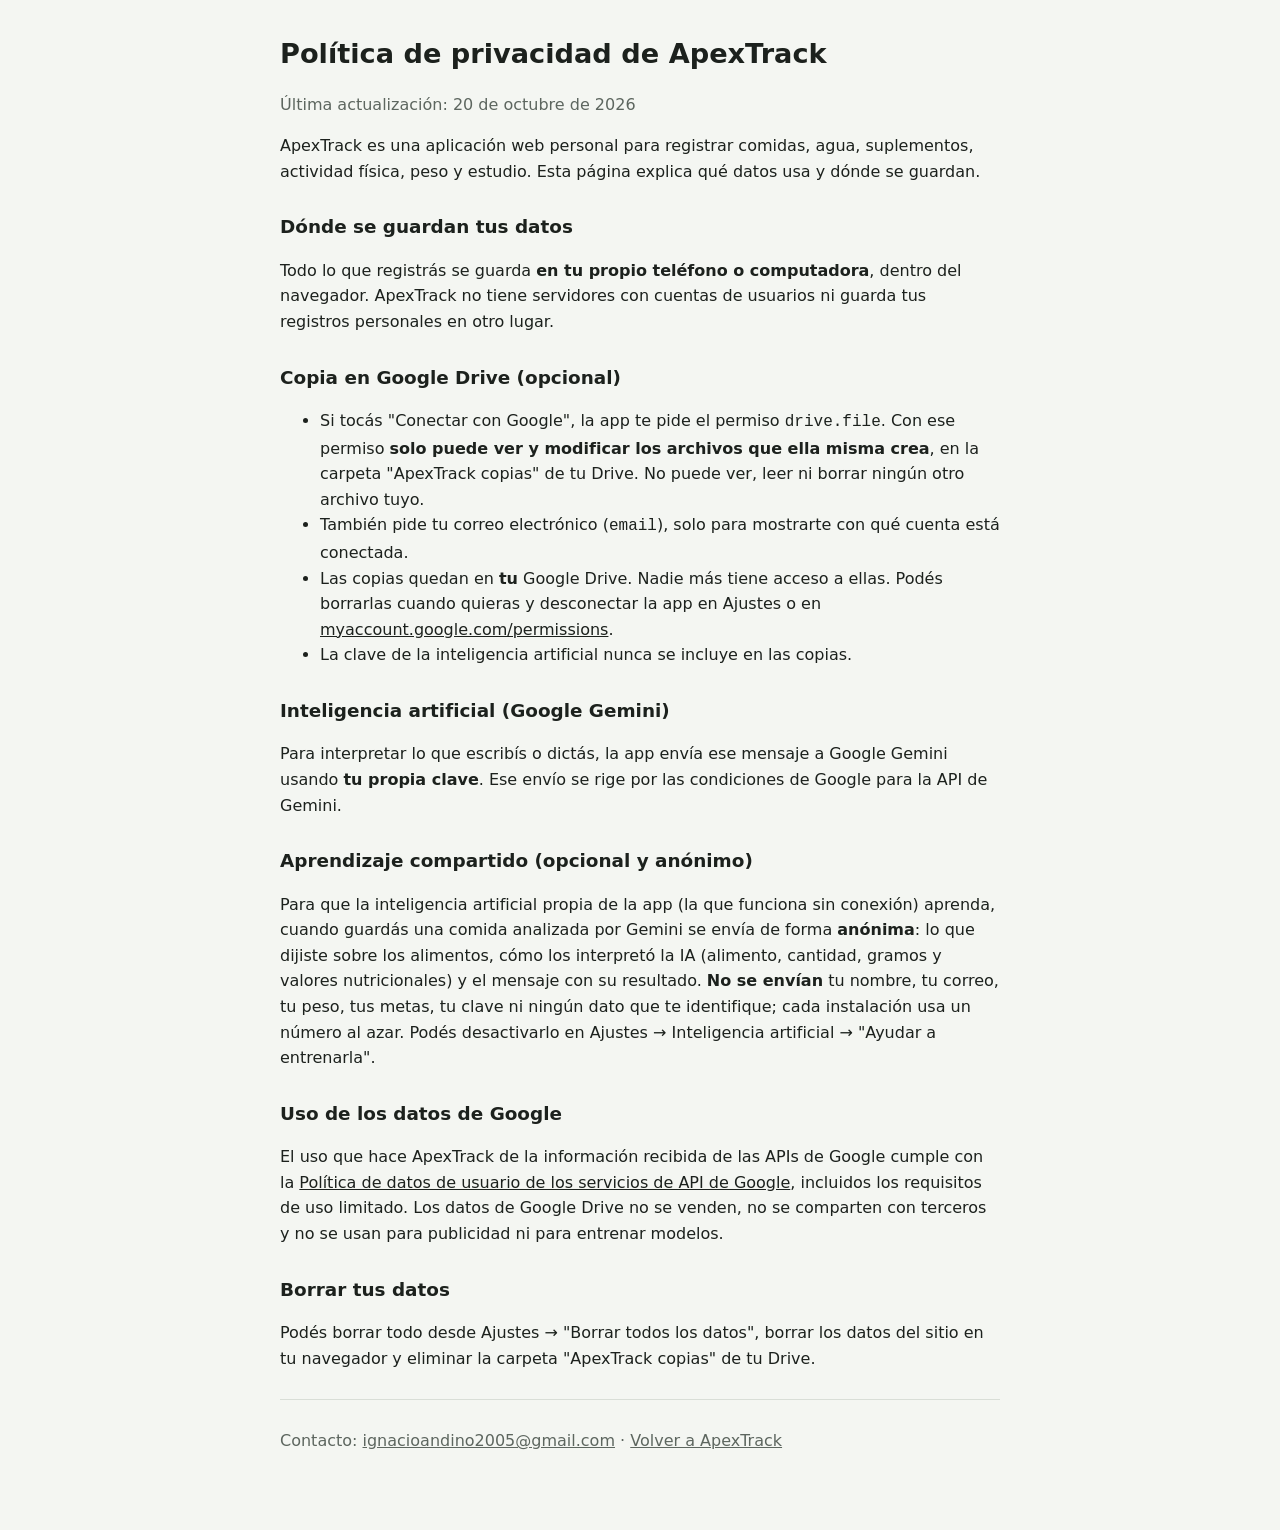
==== privacidad.html @ 41943b9b "Agrega la política de privacidad (requerida por Google para publicar el inicio de sesión) Co-Authore" ====
<!doctype html>
<html lang="es-AR">
<head>
<meta charset="utf-8">
<meta name="viewport" content="width=device-width, initial-scale=1">
<title>ApexTrack · Política de privacidad</title>
<style>
  :root { color-scheme: light dark; --bg: #f4f6f2; --ink: #1c211d; --muted: #5d665f; --line: #d9ded7; }
  @media (prefers-color-scheme: dark) { :root { --bg: #141815; --ink: #e8ece6; --muted: #a3ada5; --line: #2b322d; } }
  body { margin: 0; background: var(--bg); color: var(--ink); font: 16px/1.6 system-ui, -apple-system, "Segoe UI", Roboto, sans-serif; }
  main { max-width: 720px; margin: 0 auto; padding: 32px 16px 64px; }
  h1 { font-size: 1.7rem; margin: 0 0 4px; }
  h2 { font-size: 1.15rem; margin: 28px 0 6px; }
  p, li { color: var(--ink); }
  .muted { color: var(--muted); }
  a { color: inherit; }
  hr { border: 0; border-top: 1px solid var(--line); margin: 28px 0; }
</style>
</head>
<body>
<main>
  <h1>Política de privacidad de ApexTrack</h1>
  <p class="muted">Última actualización: 20 de octubre de 2026</p>

  <p>ApexTrack es una aplicación web personal para registrar comidas, agua, suplementos, actividad física, peso y estudio. Esta página explica qué datos usa y dónde se guardan.</p>

  <h2>Dónde se guardan tus datos</h2>
  <p>Todo lo que registrás se guarda <b>en tu propio teléfono o computadora</b>, dentro del navegador. ApexTrack no tiene servidores con cuentas de usuarios ni guarda tus registros personales en otro lugar.</p>

  <h2>Copia en Google Drive (opcional)</h2>
  <ul>
    <li>Si tocás "Conectar con Google", la app te pide el permiso <code>drive.file</code>. Con ese permiso <b>solo puede ver y modificar los archivos que ella misma crea</b>, en la carpeta "ApexTrack copias" de tu Drive. No puede ver, leer ni borrar ningún otro archivo tuyo.</li>
    <li>También pide tu correo electrónico (<code>email</code>), solo para mostrarte con qué cuenta está conectada.</li>
    <li>Las copias quedan en <b>tu</b> Google Drive. Nadie más tiene acceso a ellas. Podés borrarlas cuando quieras y desconectar la app en Ajustes o en <a href="https://myaccount.google.com/permissions">myaccount.google.com/permissions</a>.</li>
    <li>La clave de la inteligencia artificial nunca se incluye en las copias.</li>
  </ul>

  <h2>Inteligencia artificial (Google Gemini)</h2>
  <p>Para interpretar lo que escribís o dictás, la app envía ese mensaje a Google Gemini usando <b>tu propia clave</b>. Ese envío se rige por las condiciones de Google para la API de Gemini.</p>

  <h2>Aprendizaje compartido (opcional y anónimo)</h2>
  <p>Para que la inteligencia artificial propia de la app (la que funciona sin conexión) aprenda, cuando guardás una comida analizada por Gemini se envía de forma <b>anónima</b>: lo que dijiste sobre los alimentos, cómo los interpretó la IA (alimento, cantidad, gramos y valores nutricionales) y el mensaje con su resultado. <b>No se envían</b> tu nombre, tu correo, tu peso, tus metas, tu clave ni ningún dato que te identifique; cada instalación usa un número al azar. Podés desactivarlo en Ajustes → Inteligencia artificial → "Ayudar a entrenarla".</p>

  <h2>Uso de los datos de Google</h2>
  <p>El uso que hace ApexTrack de la información recibida de las APIs de Google cumple con la <a href="https://developers.google.com/terms/api-services-user-data-policy">Política de datos de usuario de los servicios de API de Google</a>, incluidos los requisitos de uso limitado. Los datos de Google Drive no se venden, no se comparten con terceros y no se usan para publicidad ni para entrenar modelos.</p>

  <h2>Borrar tus datos</h2>
  <p>Podés borrar todo desde Ajustes → "Borrar todos los datos", borrar los datos del sitio en tu navegador y eliminar la carpeta "ApexTrack copias" de tu Drive.</p>

  <hr>
  <p class="muted">Contacto: <a href="mailto:ignacioandino2005@gmail.com">ignacioandino2005@gmail.com</a> · <a href="./">Volver a ApexTrack</a></p>
</main>
</body>
</html>
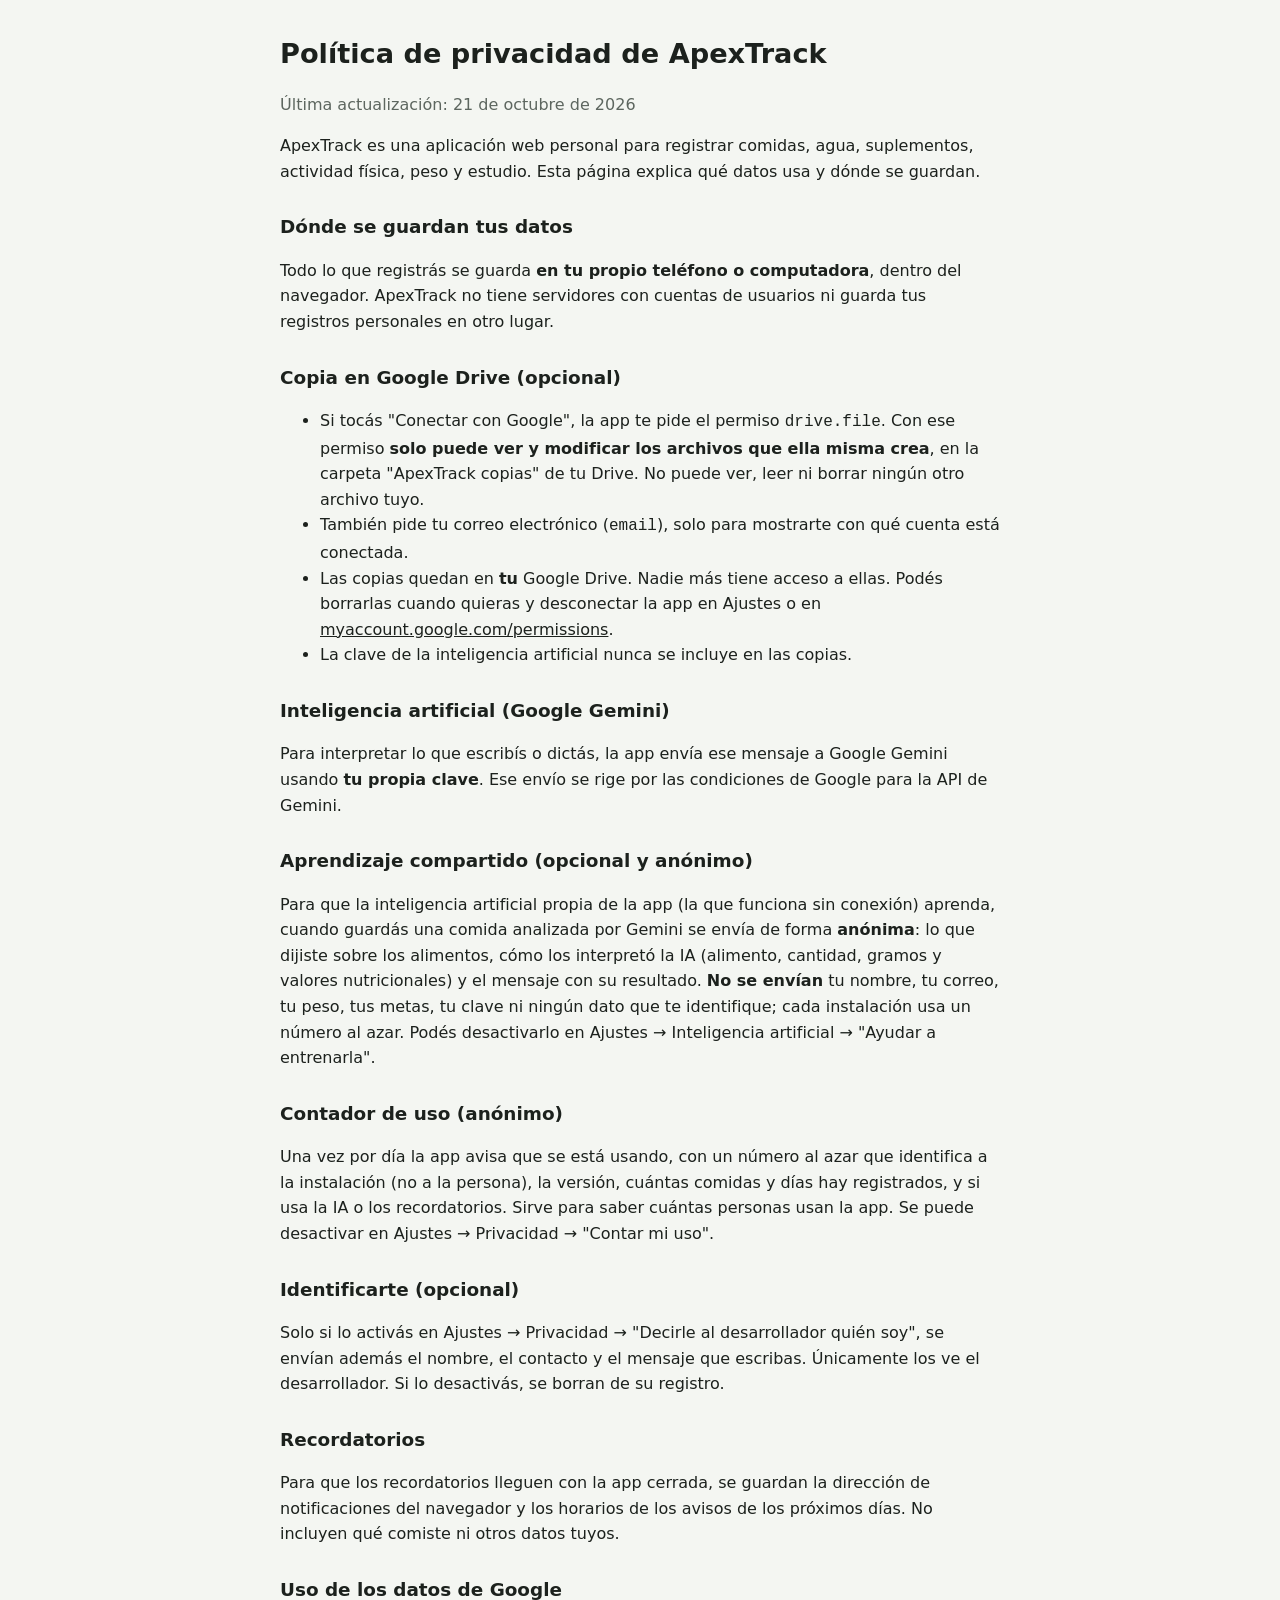
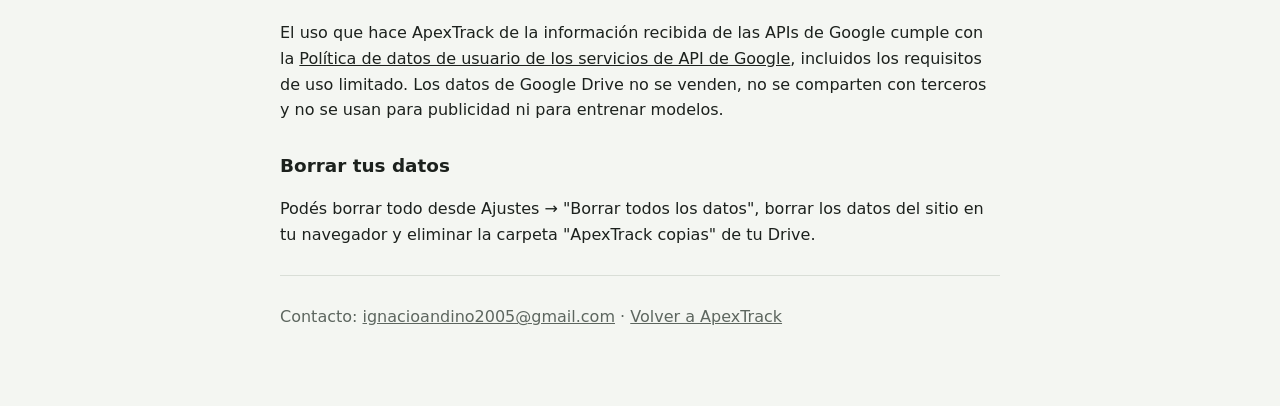
==== commit 185ed846: "ApexTrack 2.7.0: metas correctas y por ritmo, contador de uso e identificación opcional - Las metas " ====
--- a/privacidad.html
+++ b/privacidad.html
@@ -20,7 +20,7 @@
 <body>
 <main>
   <h1>Política de privacidad de ApexTrack</h1>
-  <p class="muted">Última actualización: 20 de octubre de 2026</p>
+  <p class="muted">Última actualización: 21 de octubre de 2026</p>
 
   <p>ApexTrack es una aplicación web personal para registrar comidas, agua, suplementos, actividad física, peso y estudio. Esta página explica qué datos usa y dónde se guardan.</p>
 
@@ -41,6 +41,15 @@
   <h2>Aprendizaje compartido (opcional y anónimo)</h2>
   <p>Para que la inteligencia artificial propia de la app (la que funciona sin conexión) aprenda, cuando guardás una comida analizada por Gemini se envía de forma <b>anónima</b>: lo que dijiste sobre los alimentos, cómo los interpretó la IA (alimento, cantidad, gramos y valores nutricionales) y el mensaje con su resultado. <b>No se envían</b> tu nombre, tu correo, tu peso, tus metas, tu clave ni ningún dato que te identifique; cada instalación usa un número al azar. Podés desactivarlo en Ajustes → Inteligencia artificial → "Ayudar a entrenarla".</p>
 
+  <h2>Contador de uso (anónimo)</h2>
+  <p>Una vez por día la app avisa que se está usando, con un número al azar que identifica a la instalación (no a la persona), la versión, cuántas comidas y días hay registrados, y si usa la IA o los recordatorios. Sirve para saber cuántas personas usan la app. Se puede desactivar en Ajustes → Privacidad → "Contar mi uso".</p>
+
+  <h2>Identificarte (opcional)</h2>
+  <p>Solo si lo activás en Ajustes → Privacidad → "Decirle al desarrollador quién soy", se envían además el nombre, el contacto y el mensaje que escribas. Únicamente los ve el desarrollador. Si lo desactivás, se borran de su registro.</p>
+
+  <h2>Recordatorios</h2>
+  <p>Para que los recordatorios lleguen con la app cerrada, se guardan la dirección de notificaciones del navegador y los horarios de los avisos de los próximos días. No incluyen qué comiste ni otros datos tuyos.</p>
+
   <h2>Uso de los datos de Google</h2>
   <p>El uso que hace ApexTrack de la información recibida de las APIs de Google cumple con la <a href="https://developers.google.com/terms/api-services-user-data-policy">Política de datos de usuario de los servicios de API de Google</a>, incluidos los requisitos de uso limitado. Los datos de Google Drive no se venden, no se comparten con terceros y no se usan para publicidad ni para entrenar modelos.</p>
 
